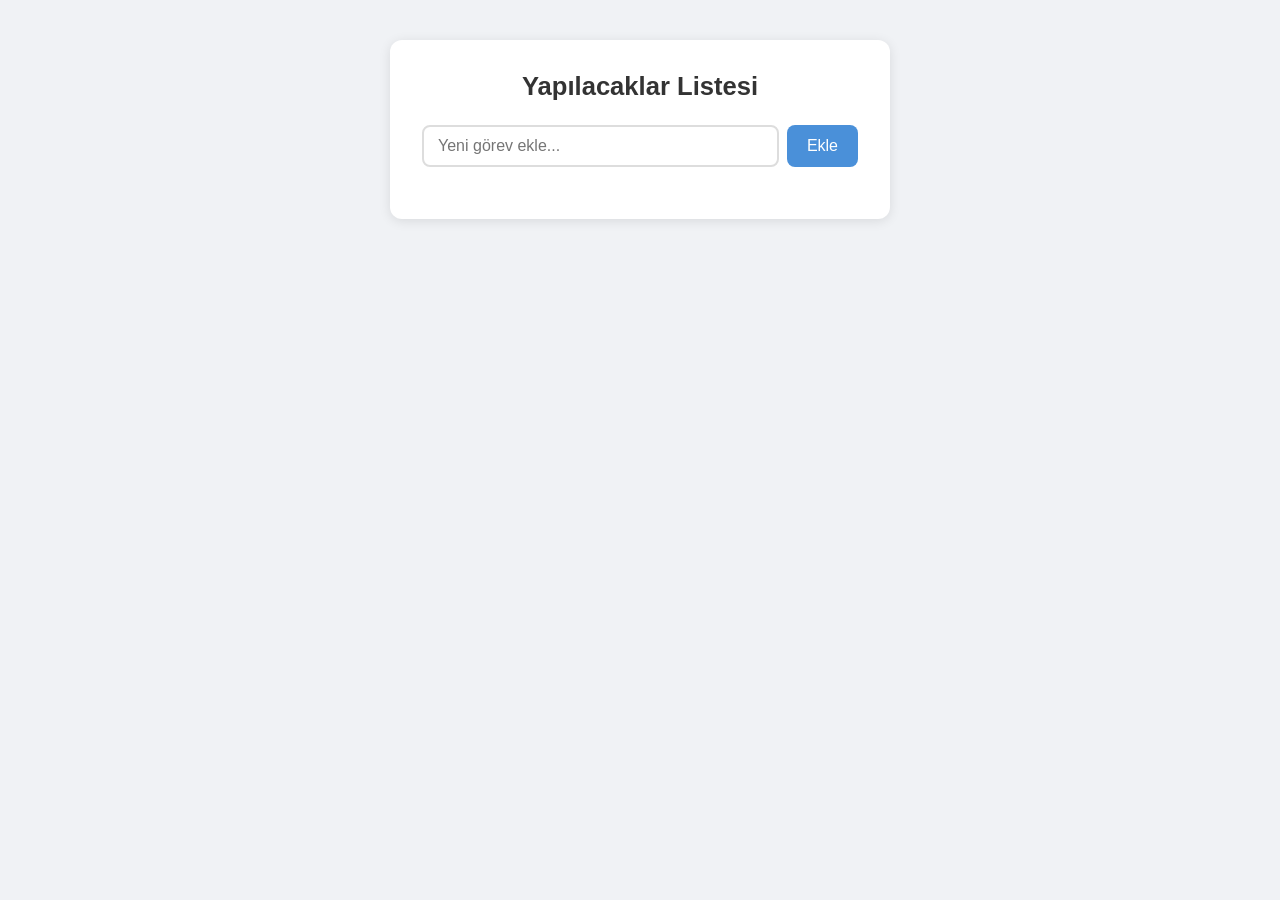
==== index.html @ 880723b5 "Basit to-do uygulaması: ekleme, silme, düzenleme, tamamlama Co-Authored-By: Claude Opus 4.6 <noreply" ====
<!DOCTYPE html>
<html lang="tr">
<head>
    <meta charset="UTF-8">
    <meta name="viewport" content="width=device-width, initial-scale=1.0">
    <title>Yapılacaklar Listesi</title>
    <link rel="stylesheet" href="style.css">
</head>
<body>
    <div class="container">
        <h1>Yapılacaklar Listesi</h1>
        <form id="todo-form">
            <input type="text" id="todo-input" placeholder="Yeni görev ekle..." autocomplete="off">
            <button type="submit">Ekle</button>
        </form>
        <ul id="todo-list"></ul>
        <div id="footer" class="hidden">
            <span id="count"></span>
            <button id="clear-completed">Tamamlananları Temizle</button>
        </div>
    </div>
    <script src="app.js"></script>
</body>
</html>
---- style.css ----
* {
    margin: 0;
    padding: 0;
    box-sizing: border-box;
}

body {
    font-family: -apple-system, BlinkMacSystemFont, "Segoe UI", Roboto, sans-serif;
    background: #f0f2f5;
    display: flex;
    justify-content: center;
    padding: 40px 16px;
    min-height: 100vh;
}

.container {
    background: #fff;
    border-radius: 12px;
    box-shadow: 0 2px 12px rgba(0, 0, 0, 0.1);
    padding: 32px;
    width: 100%;
    max-width: 500px;
    height: fit-content;
}

h1 {
    text-align: center;
    color: #333;
    margin-bottom: 24px;
    font-size: 1.6rem;
}

#todo-form {
    display: flex;
    gap: 8px;
    margin-bottom: 20px;
}

#todo-input {
    flex: 1;
    padding: 10px 14px;
    border: 2px solid #ddd;
    border-radius: 8px;
    font-size: 1rem;
    outline: none;
    transition: border-color 0.2s;
}

#todo-input:focus {
    border-color: #4a90d9;
}

#todo-form button {
    padding: 10px 20px;
    background: #4a90d9;
    color: #fff;
    border: none;
    border-radius: 8px;
    font-size: 1rem;
    cursor: pointer;
    transition: background 0.2s;
}

#todo-form button:hover {
    background: #357abd;
}

#todo-list {
    list-style: none;
}

#todo-list li {
    display: flex;
    align-items: center;
    gap: 12px;
    padding: 12px;
    border-bottom: 1px solid #eee;
    transition: background 0.2s;
}

#todo-list li:hover {
    background: #f9f9f9;
}

#todo-list li.completed span {
    text-decoration: line-through;
    color: #999;
}

#todo-list li input[type="checkbox"] {
    width: 20px;
    height: 20px;
    cursor: pointer;
    accent-color: #4a90d9;
}

#todo-list li span {
    flex: 1;
    font-size: 1rem;
    color: #333;
}

#todo-list li .edit-btn {
    background: none;
    border: none;
    color: #ccc;
    font-size: 1rem;
    cursor: pointer;
    padding: 4px 8px;
    border-radius: 4px;
    transition: color 0.2s, background 0.2s;
}

#todo-list li .edit-btn:hover {
    color: #4a90d9;
    background: #e8f0fe;
}

#todo-list li.editing {
    padding: 6px 12px;
}

#todo-list li .edit-input {
    width: 100%;
    padding: 8px 12px;
    border: 2px solid #4a90d9;
    border-radius: 6px;
    font-size: 1rem;
    outline: none;
}

#todo-list li .delete-btn {
    background: none;
    border: none;
    color: #ccc;
    font-size: 1.2rem;
    cursor: pointer;
    padding: 4px 8px;
    border-radius: 4px;
    transition: color 0.2s, background 0.2s;
}

#todo-list li .delete-btn:hover {
    color: #e74c3c;
    background: #fdecea;
}

#footer {
    display: flex;
    justify-content: space-between;
    align-items: center;
    margin-top: 16px;
    padding-top: 12px;
    border-top: 1px solid #eee;
    font-size: 0.9rem;
    color: #888;
}

#footer.hidden {
    display: none;
}

#clear-completed {
    background: none;
    border: 1px solid #ddd;
    padding: 6px 12px;
    border-radius: 6px;
    color: #888;
    cursor: pointer;
    font-size: 0.85rem;
    transition: color 0.2s, border-color 0.2s;
}

#clear-completed:hover {
    color: #e74c3c;
    border-color: #e74c3c;
}
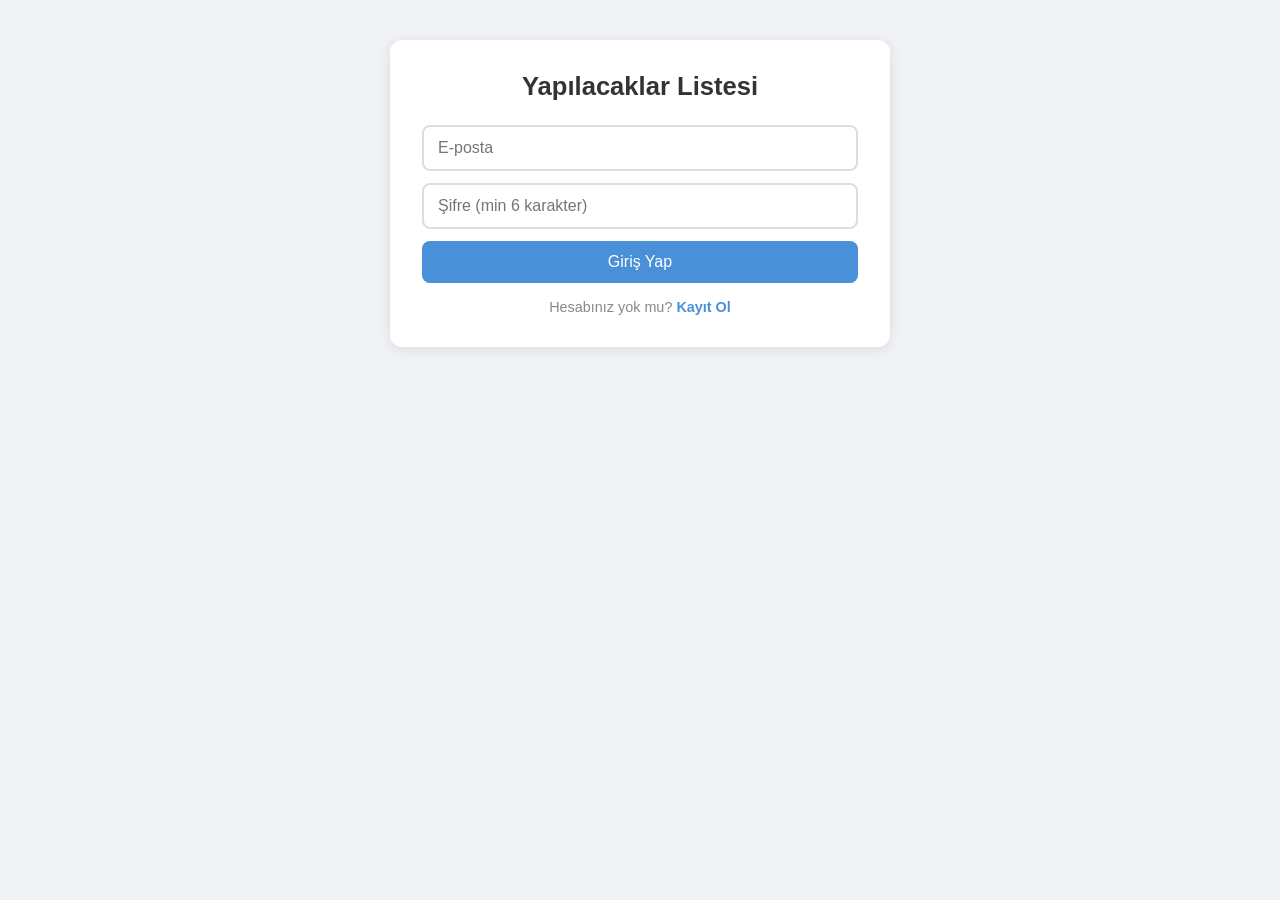
==== commit 942cbe09: "E-posta/şifre ile kayıt, giriş ve e-posta onayı sistemi ekle - Kayıt ol / Giriş yap ekranı - E-posta" ====
--- a/index.html
+++ b/index.html
@@ -7,8 +7,30 @@
     <link rel="stylesheet" href="style.css">
 </head>
 <body>
-    <div class="container">
+    <!-- Auth Screen -->
+    <div id="auth-container" class="container">
         <h1>Yapılacaklar Listesi</h1>
+        <div id="auth-message" class="auth-message hidden"></div>
+        <form id="login-form">
+            <input type="email" id="auth-email" placeholder="E-posta" required>
+            <input type="password" id="auth-password" placeholder="Şifre (min 6 karakter)" required minlength="6">
+            <button type="submit" id="auth-submit-btn">Giriş Yap</button>
+        </form>
+        <p class="auth-toggle">
+            <span id="auth-toggle-text">Hesabınız yok mu?</span>
+            <a href="#" id="auth-toggle-link">Kayıt Ol</a>
+        </p>
+    </div>
+
+    <!-- App Screen -->
+    <div id="app-container" class="container hidden">
+        <div class="app-header">
+            <h1>Yapılacaklar Listesi</h1>
+            <div class="user-bar">
+                <span id="user-email"></span>
+                <button id="logout-btn">Çıkış</button>
+            </div>
+        </div>
         <form id="todo-form">
             <input type="text" id="todo-input" placeholder="Yeni görev ekle..." autocomplete="off">
             <button type="submit">Ekle</button>
--- a/style.css
+++ b/style.css
@@ -23,6 +23,10 @@
     height: fit-content;
 }
 
+.hidden {
+    display: none !important;
+}
+
 h1 {
     text-align: center;
     color: #333;
@@ -30,6 +34,120 @@
     font-size: 1.6rem;
 }
 
+/* Auth styles */
+#login-form {
+    display: flex;
+    flex-direction: column;
+    gap: 12px;
+}
+
+#login-form input {
+    padding: 12px 14px;
+    border: 2px solid #ddd;
+    border-radius: 8px;
+    font-size: 1rem;
+    outline: none;
+    transition: border-color 0.2s;
+}
+
+#login-form input:focus {
+    border-color: #4a90d9;
+}
+
+#auth-submit-btn {
+    padding: 12px;
+    background: #4a90d9;
+    color: #fff;
+    border: none;
+    border-radius: 8px;
+    font-size: 1rem;
+    cursor: pointer;
+    transition: background 0.2s;
+}
+
+#auth-submit-btn:hover {
+    background: #357abd;
+}
+
+.auth-toggle {
+    text-align: center;
+    margin-top: 16px;
+    color: #888;
+    font-size: 0.9rem;
+}
+
+.auth-toggle a {
+    color: #4a90d9;
+    text-decoration: none;
+    font-weight: 600;
+}
+
+.auth-toggle a:hover {
+    text-decoration: underline;
+}
+
+.auth-message {
+    padding: 12px;
+    border-radius: 8px;
+    margin-bottom: 16px;
+    font-size: 0.9rem;
+    text-align: center;
+}
+
+.auth-message.success {
+    background: #d4edda;
+    color: #155724;
+    border: 1px solid #c3e6cb;
+}
+
+.auth-message.error {
+    background: #fdecea;
+    color: #b71c1c;
+    border: 1px solid #f5c6cb;
+}
+
+/* App header */
+.app-header {
+    margin-bottom: 8px;
+}
+
+.user-bar {
+    display: flex;
+    justify-content: space-between;
+    align-items: center;
+    margin-bottom: 16px;
+    padding: 8px 12px;
+    background: #f0f2f5;
+    border-radius: 8px;
+    font-size: 0.85rem;
+}
+
+.user-bar span {
+    color: #555;
+    overflow: hidden;
+    text-overflow: ellipsis;
+    white-space: nowrap;
+}
+
+#logout-btn {
+    background: none;
+    border: 1px solid #ddd;
+    padding: 4px 12px;
+    border-radius: 6px;
+    color: #888;
+    cursor: pointer;
+    font-size: 0.8rem;
+    transition: color 0.2s, border-color 0.2s;
+    flex-shrink: 0;
+    margin-left: 12px;
+}
+
+#logout-btn:hover {
+    color: #e74c3c;
+    border-color: #e74c3c;
+}
+
+/* Todo form */
 #todo-form {
     display: flex;
     gap: 8px;
@@ -65,6 +183,7 @@
     background: #357abd;
 }
 
+/* Todo list */
 #todo-list {
     list-style: none;
 }
@@ -156,10 +275,6 @@
     color: #888;
 }
 
-#footer.hidden {
-    display: none;
-}
-
 #clear-completed {
     background: none;
     border: 1px solid #ddd;
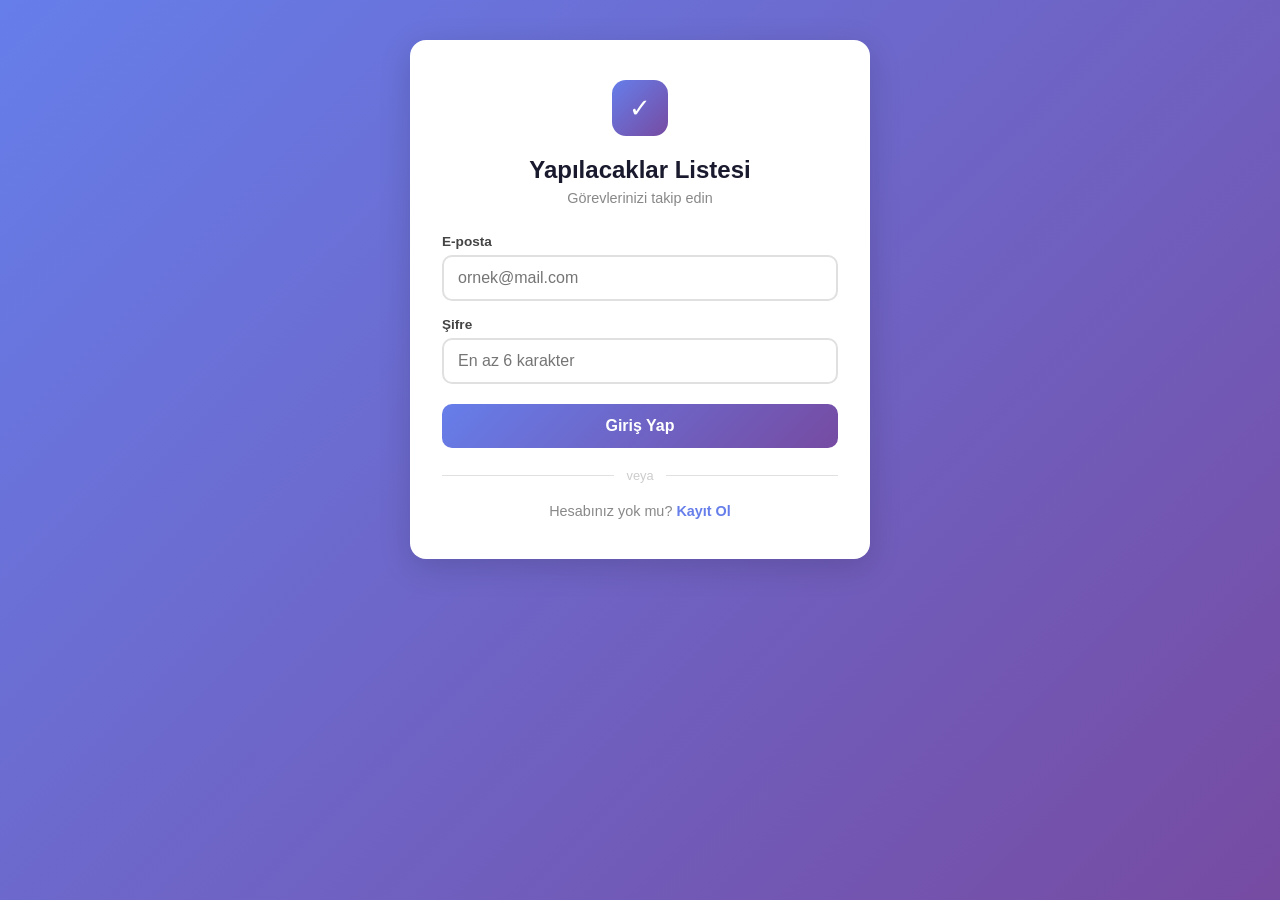
==== commit 3b1ec5e7: "Giriş/Kayıt ve Yapılacaklar sayfalarını ayrı dosyalara ayır - index.html: Giriş/Kayıt sayfası (auth." ====
--- a/index.html
+++ b/index.html
@@ -3,44 +3,37 @@
 <head>
     <meta charset="UTF-8">
     <meta name="viewport" content="width=device-width, initial-scale=1.0">
-    <title>Yapılacaklar Listesi</title>
+    <title>Giriş Yap - Yapılacaklar</title>
     <link rel="stylesheet" href="style.css">
 </head>
 <body>
-    <!-- Auth Screen -->
-    <div id="auth-container" class="container">
+    <div class="container auth-container">
+        <div class="auth-icon">&#10003;</div>
         <h1>Yapılacaklar Listesi</h1>
+        <p class="auth-subtitle">Görevlerinizi takip edin</p>
+
         <div id="auth-message" class="auth-message hidden"></div>
-        <form id="login-form">
-            <input type="email" id="auth-email" placeholder="E-posta" required>
-            <input type="password" id="auth-password" placeholder="Şifre (min 6 karakter)" required minlength="6">
-            <button type="submit" id="auth-submit-btn">Giriş Yap</button>
+
+        <form id="auth-form">
+            <div class="input-group">
+                <label for="auth-email">E-posta</label>
+                <input type="email" id="auth-email" placeholder="ornek@mail.com" required>
+            </div>
+            <div class="input-group">
+                <label for="auth-password">Şifre</label>
+                <input type="password" id="auth-password" placeholder="En az 6 karakter" required minlength="6">
+            </div>
+            <button type="submit" id="auth-submit-btn" class="btn-primary">Giriş Yap</button>
         </form>
+
+        <div class="auth-divider"><span>veya</span></div>
+
         <p class="auth-toggle">
             <span id="auth-toggle-text">Hesabınız yok mu?</span>
             <a href="#" id="auth-toggle-link">Kayıt Ol</a>
         </p>
     </div>
 
-    <!-- App Screen -->
-    <div id="app-container" class="container hidden">
-        <div class="app-header">
-            <h1>Yapılacaklar Listesi</h1>
-            <div class="user-bar">
-                <span id="user-email"></span>
-                <button id="logout-btn">Çıkış</button>
-            </div>
-        </div>
-        <form id="todo-form">
-            <input type="text" id="todo-input" placeholder="Yeni görev ekle..." autocomplete="off">
-            <button type="submit">Ekle</button>
-        </form>
-        <ul id="todo-list"></ul>
-        <div id="footer" class="hidden">
-            <span id="count"></span>
-            <button id="clear-completed">Tamamlananları Temizle</button>
-        </div>
-    </div>
-    <script src="app.js"></script>
+    <script src="auth.js"></script>
 </body>
 </html>
--- a/style.css
+++ b/style.css
@@ -6,78 +6,143 @@
 
 body {
     font-family: -apple-system, BlinkMacSystemFont, "Segoe UI", Roboto, sans-serif;
-    background: #f0f2f5;
+    background: linear-gradient(135deg, #667eea 0%, #764ba2 100%);
     display: flex;
     justify-content: center;
+    align-items: flex-start;
     padding: 40px 16px;
     min-height: 100vh;
 }
 
 .container {
     background: #fff;
-    border-radius: 12px;
-    box-shadow: 0 2px 12px rgba(0, 0, 0, 0.1);
-    padding: 32px;
+    border-radius: 16px;
+    box-shadow: 0 8px 32px rgba(0, 0, 0, 0.15);
+    padding: 40px 32px;
     width: 100%;
-    max-width: 500px;
-    height: fit-content;
+    max-width: 460px;
+    animation: fadeIn 0.4s ease;
+}
+
+@keyframes fadeIn {
+    from { opacity: 0; transform: translateY(12px); }
+    to { opacity: 1; transform: translateY(0); }
 }
 
 .hidden {
     display: none !important;
 }
 
-h1 {
-    text-align: center;
-    color: #333;
-    margin-bottom: 24px;
+/* ==================== AUTH PAGE ==================== */
+
+.auth-icon {
+    width: 56px;
+    height: 56px;
+    background: linear-gradient(135deg, #667eea, #764ba2);
+    color: #fff;
+    border-radius: 14px;
+    display: flex;
+    align-items: center;
+    justify-content: center;
     font-size: 1.6rem;
-}
-
-/* Auth styles */
-#login-form {
+    margin: 0 auto 20px;
+}
+
+.auth-container h1 {
+    text-align: center;
+    color: #1a1a2e;
+    margin-bottom: 6px;
+    font-size: 1.5rem;
+}
+
+.auth-subtitle {
+    text-align: center;
+    color: #888;
+    font-size: 0.9rem;
+    margin-bottom: 28px;
+}
+
+#auth-form {
     display: flex;
     flex-direction: column;
-    gap: 12px;
-}
-
-#login-form input {
+    gap: 16px;
+}
+
+.input-group {
+    display: flex;
+    flex-direction: column;
+    gap: 6px;
+}
+
+.input-group label {
+    font-size: 0.85rem;
+    font-weight: 600;
+    color: #444;
+}
+
+.input-group input {
     padding: 12px 14px;
-    border: 2px solid #ddd;
-    border-radius: 8px;
+    border: 2px solid #e0e0e0;
+    border-radius: 10px;
     font-size: 1rem;
     outline: none;
-    transition: border-color 0.2s;
-}
-
-#login-form input:focus {
-    border-color: #4a90d9;
-}
-
-#auth-submit-btn {
-    padding: 12px;
-    background: #4a90d9;
+    transition: border-color 0.2s, box-shadow 0.2s;
+}
+
+.input-group input:focus {
+    border-color: #667eea;
+    box-shadow: 0 0 0 3px rgba(102, 126, 234, 0.15);
+}
+
+.btn-primary {
+    padding: 13px;
+    background: linear-gradient(135deg, #667eea, #764ba2);
     color: #fff;
     border: none;
-    border-radius: 8px;
-    font-size: 1rem;
-    cursor: pointer;
-    transition: background 0.2s;
-}
-
-#auth-submit-btn:hover {
-    background: #357abd;
+    border-radius: 10px;
+    font-size: 1rem;
+    font-weight: 600;
+    cursor: pointer;
+    transition: opacity 0.2s, transform 0.1s;
+    margin-top: 4px;
+}
+
+.btn-primary:hover {
+    opacity: 0.9;
+}
+
+.btn-primary:active {
+    transform: scale(0.98);
+}
+
+.auth-divider {
+    display: flex;
+    align-items: center;
+    margin: 20px 0;
+    color: #ccc;
+    font-size: 0.8rem;
+}
+
+.auth-divider::before,
+.auth-divider::after {
+    content: "";
+    flex: 1;
+    height: 1px;
+    background: #e0e0e0;
+}
+
+.auth-divider span {
+    padding: 0 12px;
 }
 
 .auth-toggle {
     text-align: center;
-    margin-top: 16px;
     color: #888;
     font-size: 0.9rem;
 }
 
 .auth-toggle a {
-    color: #4a90d9;
+    color: #667eea;
     text-decoration: none;
     font-weight: 600;
 }
@@ -87,38 +152,47 @@
 }
 
 .auth-message {
-    padding: 12px;
-    border-radius: 8px;
-    margin-bottom: 16px;
-    font-size: 0.9rem;
-    text-align: center;
+    padding: 12px 16px;
+    border-radius: 10px;
+    margin-bottom: 20px;
+    font-size: 0.9rem;
+    text-align: center;
+    line-height: 1.4;
 }
 
 .auth-message.success {
-    background: #d4edda;
-    color: #155724;
-    border: 1px solid #c3e6cb;
+    background: #e8f5e9;
+    color: #2e7d32;
+    border: 1px solid #c8e6c9;
 }
 
 .auth-message.error {
-    background: #fdecea;
-    color: #b71c1c;
-    border: 1px solid #f5c6cb;
-}
-
-/* App header */
-.app-header {
-    margin-bottom: 8px;
+    background: #ffeef0;
+    color: #c62828;
+    border: 1px solid #ffcdd2;
+}
+
+/* ==================== APP PAGE ==================== */
+
+.app-container {
+    max-width: 540px;
+}
+
+.app-header h1 {
+    text-align: center;
+    color: #1a1a2e;
+    margin-bottom: 12px;
+    font-size: 1.5rem;
 }
 
 .user-bar {
     display: flex;
     justify-content: space-between;
     align-items: center;
-    margin-bottom: 16px;
-    padding: 8px 12px;
-    background: #f0f2f5;
-    border-radius: 8px;
+    margin-bottom: 20px;
+    padding: 10px 14px;
+    background: #f5f6fa;
+    border-radius: 10px;
     font-size: 0.85rem;
 }
 
@@ -132,12 +206,13 @@
 #logout-btn {
     background: none;
     border: 1px solid #ddd;
-    padding: 4px 12px;
-    border-radius: 6px;
+    padding: 5px 14px;
+    border-radius: 8px;
     color: #888;
     cursor: pointer;
     font-size: 0.8rem;
-    transition: color 0.2s, border-color 0.2s;
+    font-weight: 500;
+    transition: all 0.2s;
     flex-shrink: 0;
     margin-left: 12px;
 }
@@ -145,6 +220,7 @@
 #logout-btn:hover {
     color: #e74c3c;
     border-color: #e74c3c;
+    background: #ffeef0;
 }
 
 /* Todo form */
@@ -156,31 +232,41 @@
 
 #todo-input {
     flex: 1;
-    padding: 10px 14px;
-    border: 2px solid #ddd;
-    border-radius: 8px;
+    padding: 11px 14px;
+    border: 2px solid #e0e0e0;
+    border-radius: 10px;
     font-size: 1rem;
     outline: none;
-    transition: border-color 0.2s;
+    transition: border-color 0.2s, box-shadow 0.2s;
 }
 
 #todo-input:focus {
-    border-color: #4a90d9;
+    border-color: #667eea;
+    box-shadow: 0 0 0 3px rgba(102, 126, 234, 0.15);
 }
 
 #todo-form button {
-    padding: 10px 20px;
-    background: #4a90d9;
+    padding: 11px 22px;
+    background: linear-gradient(135deg, #667eea, #764ba2);
     color: #fff;
     border: none;
-    border-radius: 8px;
-    font-size: 1rem;
-    cursor: pointer;
-    transition: background 0.2s;
+    border-radius: 10px;
+    font-size: 1rem;
+    font-weight: 600;
+    cursor: pointer;
+    transition: opacity 0.2s;
 }
 
 #todo-form button:hover {
-    background: #357abd;
+    opacity: 0.9;
+}
+
+/* Loading */
+.loading {
+    text-align: center;
+    color: #aaa;
+    padding: 20px;
+    font-size: 0.9rem;
 }
 
 /* Todo list */
@@ -192,25 +278,29 @@
     display: flex;
     align-items: center;
     gap: 12px;
-    padding: 12px;
-    border-bottom: 1px solid #eee;
+    padding: 13px 12px;
+    border-bottom: 1px solid #f0f0f0;
     transition: background 0.2s;
 }
 
+#todo-list li:last-child {
+    border-bottom: none;
+}
+
 #todo-list li:hover {
-    background: #f9f9f9;
+    background: #f9f9fb;
 }
 
 #todo-list li.completed span {
     text-decoration: line-through;
-    color: #999;
+    color: #aaa;
 }
 
 #todo-list li input[type="checkbox"] {
     width: 20px;
     height: 20px;
     cursor: pointer;
-    accent-color: #4a90d9;
+    accent-color: #667eea;
 }
 
 #todo-list li span {
@@ -226,24 +316,24 @@
     font-size: 1rem;
     cursor: pointer;
     padding: 4px 8px;
-    border-radius: 4px;
-    transition: color 0.2s, background 0.2s;
+    border-radius: 6px;
+    transition: all 0.2s;
 }
 
 #todo-list li .edit-btn:hover {
-    color: #4a90d9;
-    background: #e8f0fe;
+    color: #667eea;
+    background: #eef0ff;
 }
 
 #todo-list li.editing {
-    padding: 6px 12px;
+    padding: 8px 12px;
 }
 
 #todo-list li .edit-input {
     width: 100%;
-    padding: 8px 12px;
-    border: 2px solid #4a90d9;
-    border-radius: 6px;
+    padding: 9px 12px;
+    border: 2px solid #667eea;
+    border-radius: 8px;
     font-size: 1rem;
     outline: none;
 }
@@ -255,38 +345,50 @@
     font-size: 1.2rem;
     cursor: pointer;
     padding: 4px 8px;
-    border-radius: 4px;
-    transition: color 0.2s, background 0.2s;
+    border-radius: 6px;
+    transition: all 0.2s;
 }
 
 #todo-list li .delete-btn:hover {
     color: #e74c3c;
-    background: #fdecea;
-}
-
+    background: #ffeef0;
+}
+
+/* Footer */
 #footer {
     display: flex;
     justify-content: space-between;
     align-items: center;
     margin-top: 16px;
-    padding-top: 12px;
-    border-top: 1px solid #eee;
+    padding-top: 14px;
+    border-top: 1px solid #f0f0f0;
     font-size: 0.9rem;
     color: #888;
 }
 
 #clear-completed {
     background: none;
-    border: 1px solid #ddd;
-    padding: 6px 12px;
-    border-radius: 6px;
-    color: #888;
-    cursor: pointer;
-    font-size: 0.85rem;
-    transition: color 0.2s, border-color 0.2s;
+    border: 1px solid #e0e0e0;
+    padding: 6px 14px;
+    border-radius: 8px;
+    color: #888;
+    cursor: pointer;
+    font-size: 0.8rem;
+    transition: all 0.2s;
 }
 
 #clear-completed:hover {
     color: #e74c3c;
     border-color: #e74c3c;
-}
+    background: #ffeef0;
+}
+
+/* Responsive */
+@media (max-width: 500px) {
+    body {
+        padding: 16px 10px;
+    }
+    .container {
+        padding: 28px 20px;
+    }
+}
